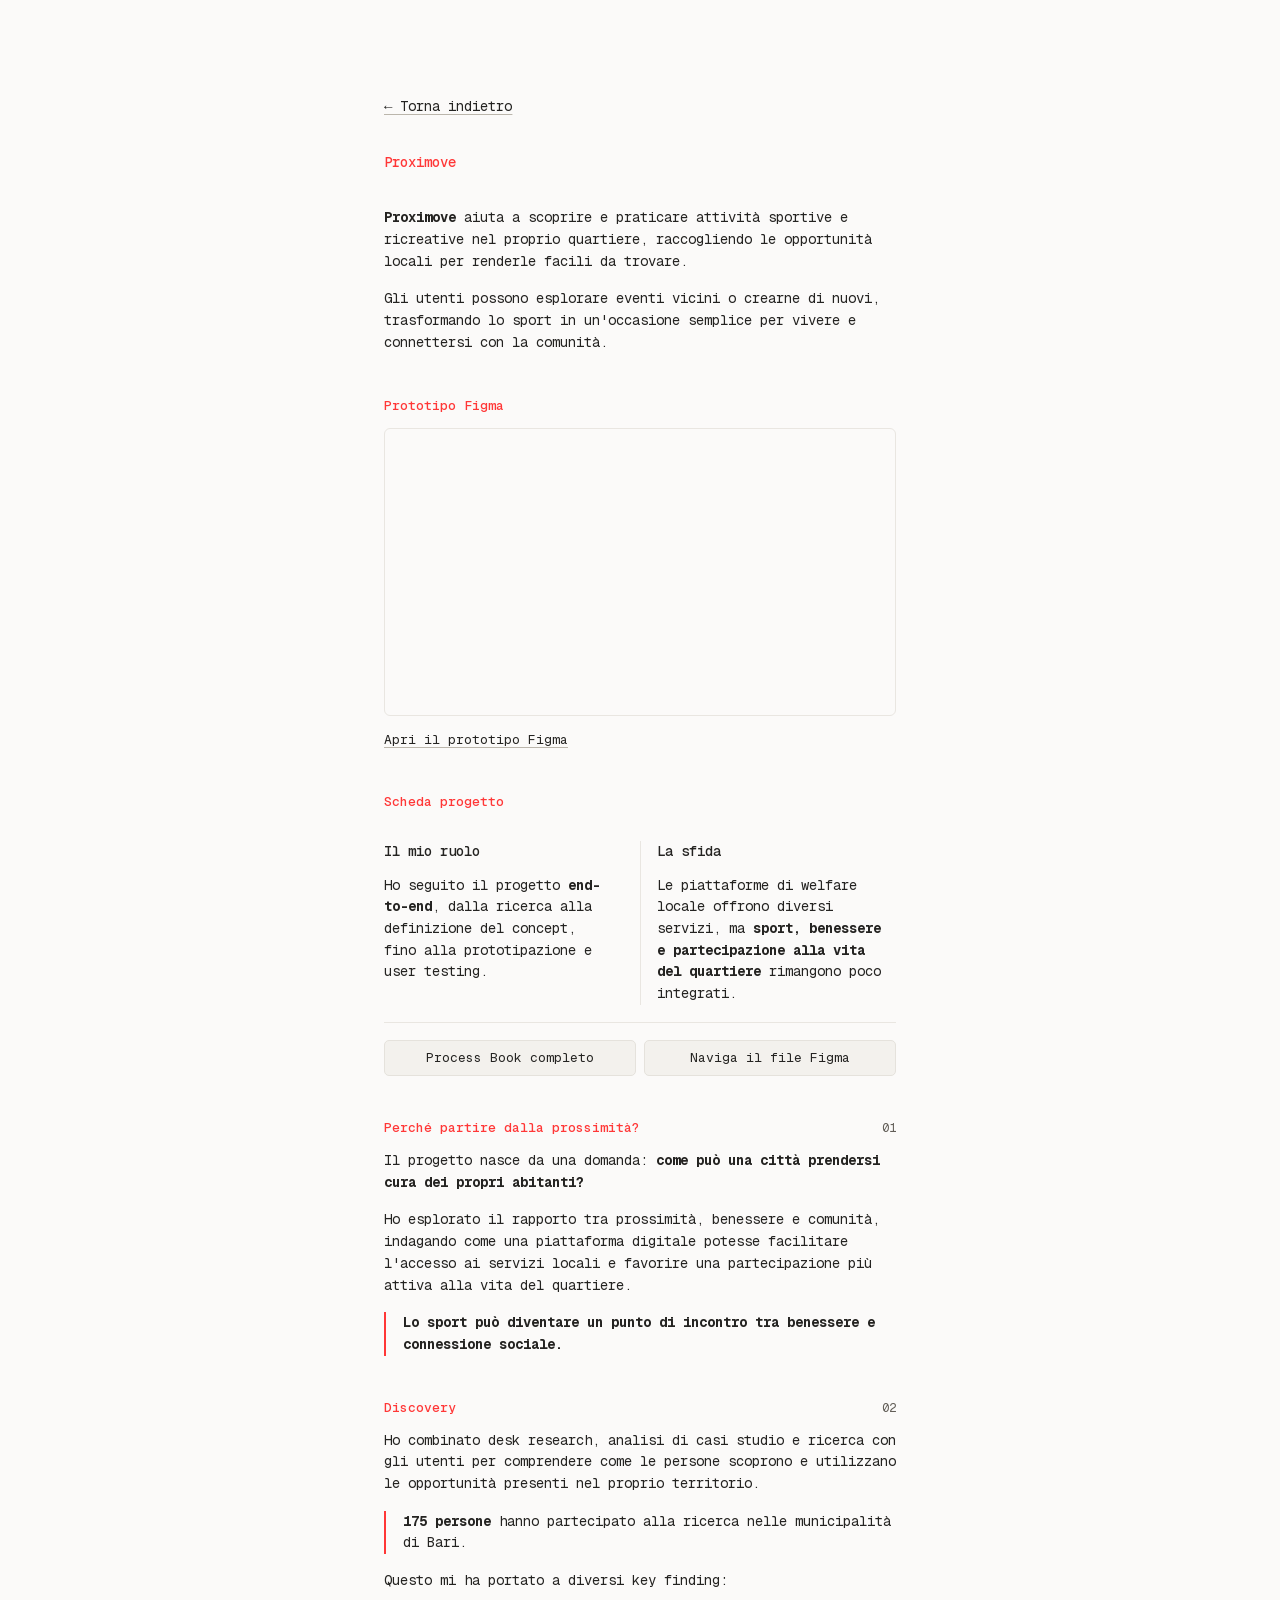
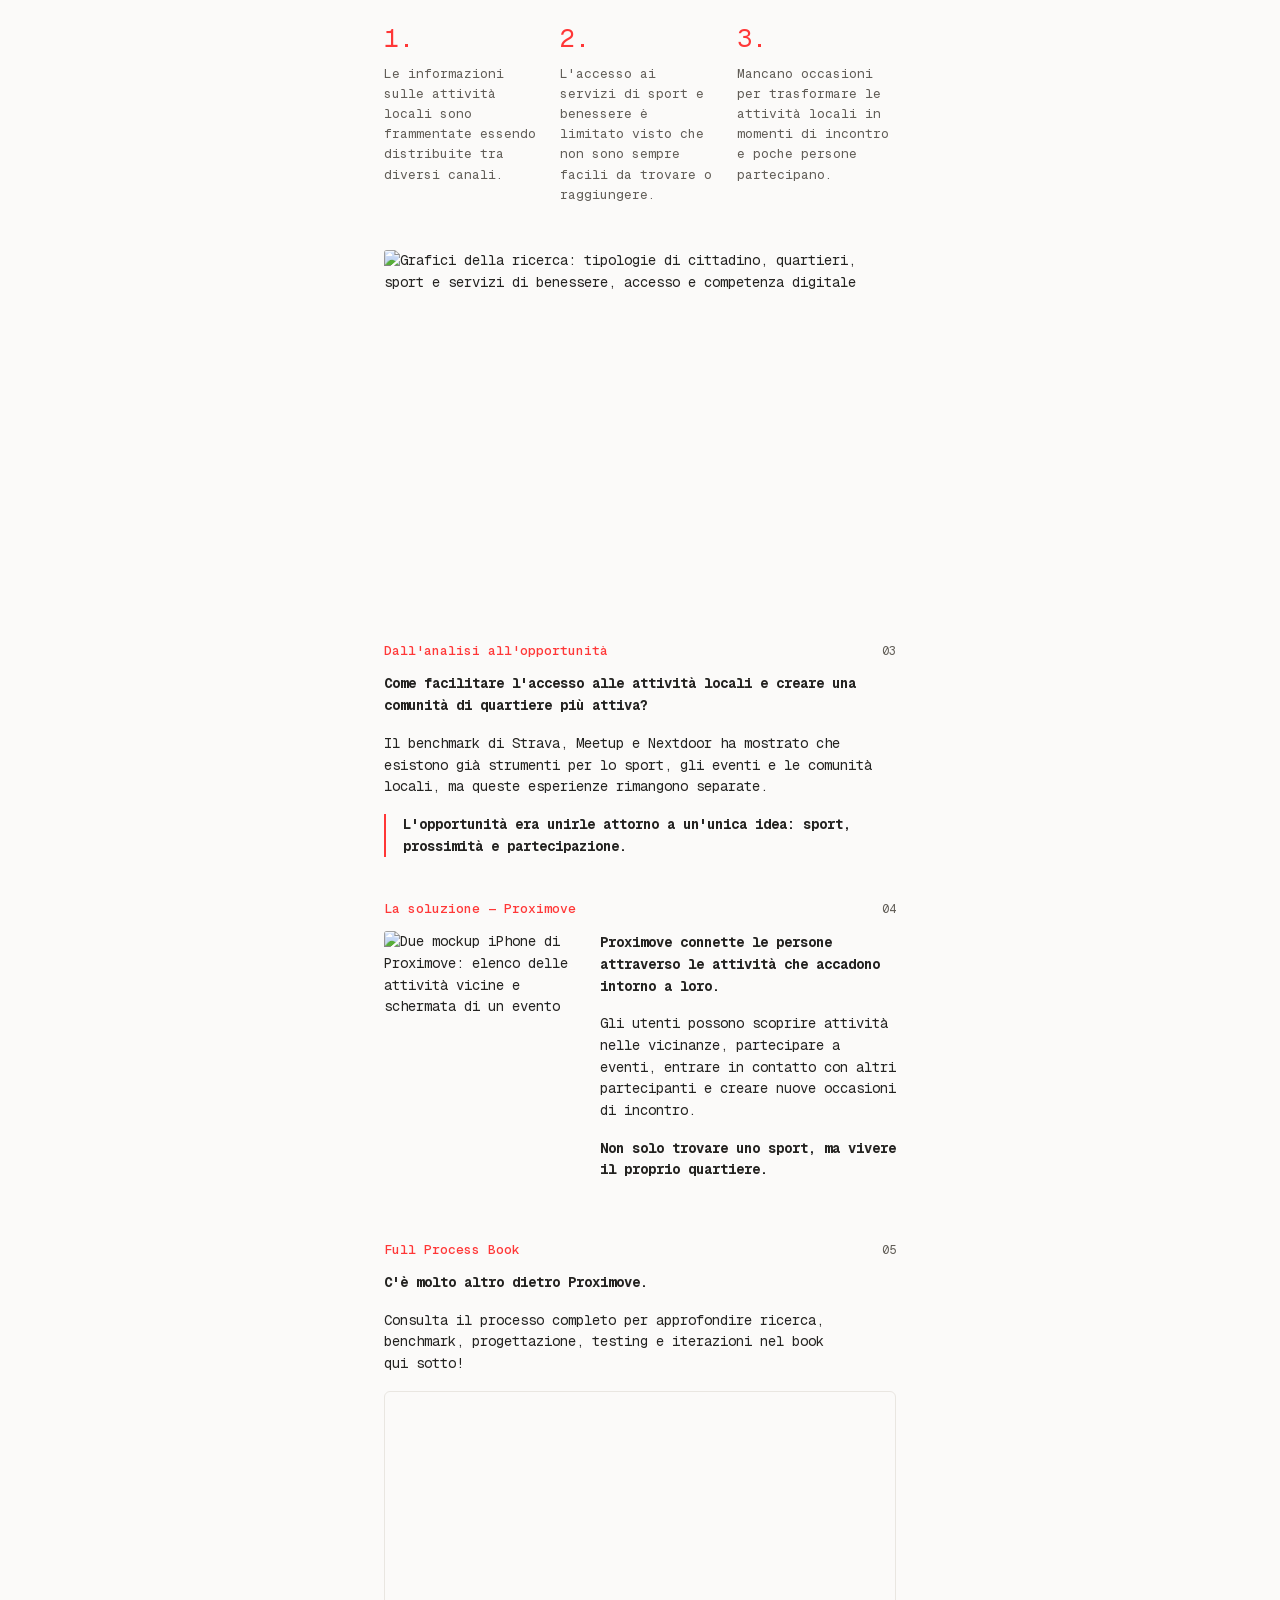
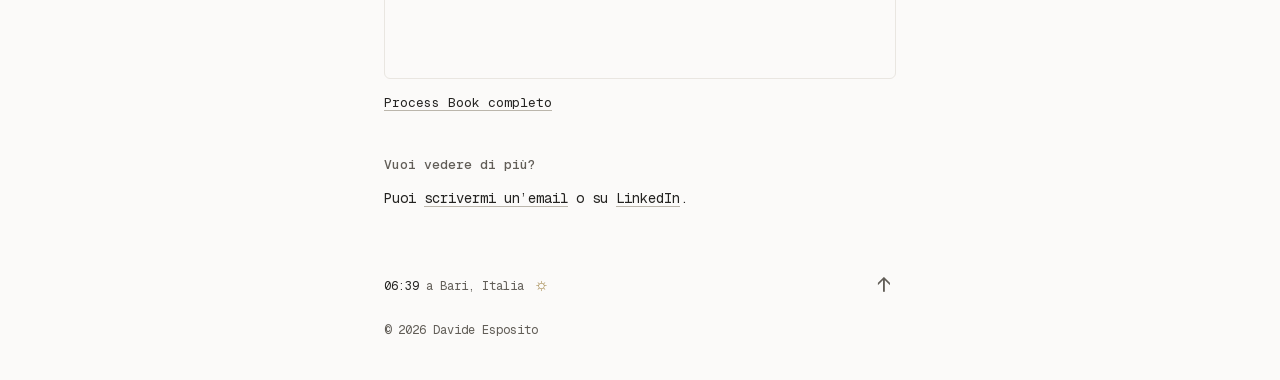
==== progetti/proximove.html @ 1dfd462d "Fix accordion animations across browsers" ====
<!doctype html>
<html lang="it">
<head>
  <meta charset="utf-8">
  <meta name="viewport" content="width=device-width, initial-scale=1">
  <meta name="description" content="Proximove, il progetto di tesi di Davide Esposito: ricerca, progettazione e prototipazione di un'esperienza per scoprire sport e attività nel proprio quartiere.">
  <meta name="theme-color" content="#fbfaf9">
  <title>Proximove — Davide Esposito</title>
  <link rel="icon" href="../assets/favicon.svg" type="image/svg+xml">
  <link rel="preload" href="../assets/GeistMono-Latin.woff2" as="font" type="font/woff2" crossorigin>
  <link rel="stylesheet" href="../styles.css?v=accordion-2">
  <script src="../script.js?v=accordion-2" defer></script>
</head>
<body class="project-page">
  <a class="skip" href="#proximove">Vai al progetto</a>
  <main id="inizio" class="portfolio">
    <header class="intro">
      <nav class="identity project-navigation" aria-label="Navigazione portfolio">
        <a class="text-link" href="../">← Torna indietro</a>
      </nav>
      <div class="identity"><h1 id="proximove" class="project-heading" tabindex="-1">Proximove</h1></div>
      <p><strong>Proximove</strong> aiuta a scoprire e praticare attività sportive e ricreative nel proprio quartiere, raccogliendo le opportunità locali per renderle facili da trovare.</p>
      <p>Gli utenti possono esplorare eventi vicini o crearne di nuovi, trasformando lo sport in un'occasione semplice per vivere e connettersi con la comunità.</p>
    </header>

    <section aria-labelledby="prototype-heading">
      <div class="section-heading"><h2 id="prototype-heading" class="project-heading">Prototipo Figma</h2></div>
      <iframe class="project-embed" src="https://embed.figma.com/proto/oo5om5dy41Lh1ZC1e4eops/Proximove?node-id=585-15479&amp;p=f&amp;scaling=scale-down&amp;content-scaling=fixed&amp;page-id=0%3A1&amp;starting-point-node-id=139%3A585&amp;embed-host=share" title="Prototipo interattivo di Proximove" aria-label="Prototipo interattivo di Proximove" width="712" height="400" loading="lazy" allowfullscreen></iframe>
      <p class="project-resource"><a class="text-link" href="https://embed.figma.com/proto/oo5om5dy41Lh1ZC1e4eops/Proximove?node-id=585-15479&amp;p=f&amp;scaling=scale-down&amp;content-scaling=fixed&amp;page-id=0%3A1&amp;starting-point-node-id=139%3A585&amp;embed-host=share" target="_blank" rel="noopener noreferrer">Apri il prototipo Figma</a></p>
    </section>

    <section aria-labelledby="project-sheet-heading">
      <div class="section-heading"><h2 id="project-sheet-heading" class="project-heading">Scheda progetto</h2></div>
      <div class="disciplines project-sheet">
        <div>
          <h3>Il mio ruolo</h3>
          <p>Ho seguito il progetto <strong>end-to-end</strong>, dalla ricerca alla definizione del concept, fino alla prototipazione e user testing.</p>
        </div>
        <div>
          <h3>La sfida</h3>
          <p>Le piattaforme di welfare locale offrono diversi servizi, ma <strong>sport, benessere e partecipazione alla vita del quartiere</strong> rimangono poco integrati.</p>
        </div>
        <div class="project-resources">
          <div class="project-actions">
            <a class="chip" href="https://www.figma.com/deck/zI7hQqJMCT3yrJfDQb4ywm/Proximove?node-id=1-536&amp;t=HC3zFpjYi6YfwT2k-1" target="_blank" rel="noopener noreferrer">Process Book completo</a>
            <a class="chip" href="https://www.figma.com/design/oo5om5dy41Lh1ZC1e4eops/Proximove?node-id=0-1&amp;t=HC3zFpjYi6YfwT2k-1" target="_blank" rel="noopener noreferrer">Naviga il file Figma</a>
          </div>
        </div>
      </div>
    </section>

    <section class="project-copy" aria-labelledby="proximity-heading">
      <div class="section-heading"><h2 id="proximity-heading" class="project-heading">Perché partire dalla prossimità?</h2><span class="aside">01</span></div>
      <p>Il progetto nasce da una domanda: <strong>come può una città prendersi cura dei propri abitanti?</strong></p>
      <p>Ho esplorato il rapporto tra prossimità, benessere e comunità, indagando come una piattaforma digitale potesse facilitare l'accesso ai servizi locali e favorire una partecipazione più attiva alla vita del quartiere.</p>
      <p class="project-highlight"><strong>Lo sport può diventare un punto di incontro tra benessere e connessione sociale.</strong></p>
    </section>

    <section class="project-copy" aria-labelledby="discovery-heading">
      <div class="section-heading"><h2 id="discovery-heading" class="project-heading">Discovery</h2><span class="aside">02</span></div>
      <p>Ho combinato desk research, analisi di casi studio e ricerca con gli utenti per comprendere come le persone scoprono e utilizzano le opportunità presenti nel proprio territorio.</p>
      <p class="project-highlight"><strong>175 persone</strong> hanno partecipato alla ricerca nelle municipalità di Bari.</p>
      <p>Questo mi ha portato a diversi key finding:</p>
      <ol class="project-findings">
        <li><span class="project-finding-number" aria-hidden="true">1.</span><p>Le informazioni sulle attività locali sono frammentate essendo distribuite tra diversi canali.</p></li>
        <li><span class="project-finding-number" aria-hidden="true">2.</span><p>L'accesso ai servizi di sport e benessere è limitato visto che non sono sempre facili da trovare o raggiungere.</p></li>
        <li><span class="project-finding-number" aria-hidden="true">3.</span><p>Mancano occasioni per trasformare le attività locali in momenti di incontro e poche persone partecipano.</p></li>
      </ol>
      <img class="project-image" src="https://framerusercontent.com/images/ps5caTPn6RQP2Im7IJF8rsHnPs.png" width="1147" height="783" alt="Grafici della ricerca: tipologie di cittadino, quartieri, sport e servizi di benessere, accesso e competenza digitale" loading="lazy" decoding="async">
    </section>

    <section class="project-copy" aria-labelledby="opportunity-heading">
      <div class="section-heading"><h2 id="opportunity-heading" class="project-heading">Dall'analisi all'opportunità</h2><span class="aside">03</span></div>
      <p><strong>Come facilitare l'accesso alle attività locali e creare una comunità di quartiere più attiva?</strong></p>
      <p>Il benchmark di Strava, Meetup e Nextdoor ha mostrato che esistono già strumenti per lo sport, gli eventi e le comunità locali, ma queste esperienze rimangono separate.</p>
      <p class="project-highlight"><strong>L'opportunità era unirle attorno a un'unica idea: sport, prossimità e partecipazione.</strong></p>
    </section>

    <section aria-labelledby="solution-heading">
      <div class="section-heading"><h2 id="solution-heading" class="project-heading">La soluzione — Proximove</h2><span class="aside">04</span></div>
      <div class="project-solution">
        <img class="project-image" src="https://framerusercontent.com/images/WBivdNqiV686EjURnjYdpCS85ps.png" width="712" height="960" alt="Due mockup iPhone di Proximove: elenco delle attività vicine e schermata di un evento" loading="lazy" decoding="async">
        <div class="project-copy">
          <p><strong>Proximove connette le persone attraverso le attività che accadono intorno a loro.</strong></p>
          <p>Gli utenti possono scoprire attività nelle vicinanze, partecipare a eventi, entrare in contatto con altri partecipanti e creare nuove occasioni di incontro.</p>
          <p><strong>Non solo trovare uno sport, ma vivere il proprio quartiere.</strong></p>
        </div>
      </div>
    </section>

    <section class="project-copy" aria-labelledby="book-heading">
      <div class="section-heading"><h2 id="book-heading" class="project-heading">Full Process Book</h2><span class="aside">05</span></div>
      <p><strong>C'è molto altro dietro Proximove.</strong></p>
      <p>Consulta il processo completo per approfondire ricerca, benchmark, progettazione, testing e iterazioni nel book qui sotto!</p>
      <iframe class="project-embed" src="https://embed.figma.com/slides/zI7hQqJMCT3yrJfDQb4ywm/Proximove?node-id=1-536&amp;embed-host=share" title="Full Process Book di Proximove" aria-label="Full Process Book di Proximove" width="712" height="400" loading="lazy" allowfullscreen></iframe>
      <p class="project-resource"><a class="text-link" href="https://www.figma.com/deck/zI7hQqJMCT3yrJfDQb4ywm/Proximove?node-id=1-536&amp;t=HC3zFpjYi6YfwT2k-1" target="_blank" rel="noopener noreferrer">Process Book completo</a></p>
    </section>

    <section class="connect" aria-labelledby="connect-heading">
      <div class="section-heading"><h2 id="connect-heading">Vuoi vedere di più?</h2></div>
      <p>Puoi <a class="text-link" href="mailto:espdavv@gmail.com">scrivermi un’email</a> o su <a class="text-link" href="https://www.linkedin.com/in/espdav/" target="_blank" rel="noopener noreferrer">LinkedIn</a>.</p>
      <button class="copy-email" type="button" hidden data-email="espdavv@gmail.com"> </button>
      <span class="sr-only" id="copy-status" role="status"></span>
    </section>

    

    <footer><span><time id="local-time">—:—</time> a Bari, Italia <span class="footer-sun" aria-hidden="true">☼</span></span><a href="#inizio" aria-label="Torna all’inizio">↑</a><span class="copyright">© <span id="year">2026</span> Davide Esposito</span></footer>
  </main>
</body>
</html>
---- styles.css ----
@font-face{font-family:GeistMono;src:url('assets/GeistMono-Latin.woff2') format('woff2');font-style:normal;font-weight:100 900;font-display:swap}
body{overflow-x:clip}
:root{--paper:#fbfaf9;--ink:#242321;--muted:#77746e;--line:#e9e6e1;--blue:#3568bd;--ease:cubic-bezier(.16,1,.3,1);font-family:GeistMono,ui-monospace,monospace;color:var(--ink);background:var(--paper);font-synthesis:none;scroll-behavior:smooth}
*{box-sizing:border-box}body{margin:0;font-size:14px;line-height:1.55;-webkit-font-smoothing:antialiased}::selection{background:#e4eacd}a{color:inherit;text-decoration:none}button{font:inherit;color:inherit}button,a,summary{-webkit-tap-highlight-color:transparent}button{cursor:pointer}a:focus-visible,button:focus-visible,summary:focus-visible{outline:2px solid var(--blue);outline-offset:5px;border-radius:3px}h1,h2,p{margin:0}h1{font-size:14px;font-weight:500}h2{font-size:13px;font-weight:500;color:var(--muted)}svg{width:16px;height:16px;fill:none;stroke:currentColor;stroke-width:1.25;stroke-linecap:round;stroke-linejoin:round}.symbols{position:absolute;width:0;height:0;overflow:hidden}.portfolio{max-width:560px;padding:96px 24px 40px;margin:0 auto}.portfolio>section{margin-top:42px;scroll-margin-top:32px}.intro,.portfolio>section,footer{animation:arrive .6s var(--ease) backwards}.portfolio>section:nth-of-type(1){animation-delay:70ms}.portfolio>section:nth-of-type(2){animation-delay:130ms}.portfolio>section:nth-of-type(3){animation-delay:190ms}.portfolio>section:nth-of-type(4){animation-delay:250ms}.identity{display:flex;align-items:center;justify-content:space-between;gap:16px;margin-bottom:34px}.location{font-size:12px;color:var(--muted);display:flex;gap:7px;align-items:center}.dot{height:5px;width:5px;border-radius:50%;background:#7c8d62}.intro p{margin-bottom:16px;text-wrap:pretty}.chip{display:inline-flex;align-items:center;gap:4px;background:#f3f1ed;border:1px solid #e5e2dc;border-radius:5px;padding:1px 5px;line-height:1.4;white-space:nowrap;transition:border-color .2s,transform .2s}.chip:hover{border-color:#aaa69e;transform:translateY(-1px)}.chip-icon{height:14px;width:14px;border-radius:3px;font-size:11px;display:inline-grid;place-items:center;line-height:1}.proximove{background:#e1ecc8;color:#4e671b}.gargano{background:#f6e1bd;color:#9c651b}.somnis{background:#dadcf6;color:#6566a1}.disciplines{display:grid;grid-template-columns:1fr 1fr 1.5fr 1fr;border-top:1px solid var(--line);padding-top:17px;margin-top:29px}.disciplines>div{padding-left:17px;border-left:1px solid var(--line)}.disciplines>div:first-child{padding-left:0;border:0}.disciplines span{font-size:14px}.disciplines small{display:block;color:var(--muted);font-size:10px;margin-top:3px}.section-heading{display:flex;align-items:baseline;justify-content:space-between;margin-bottom:12px}.aside{font-size:12px;color:#8b877f}.tree{padding-left:25px}.folder{position:relative;--accent:var(--blue);--guide:#dfe6ed}.folder.ochre{--accent:#a57138;--guide:#e9e0d5}.folder:before,.folder:not(:last-child):after{content:'';position:absolute;left:-17px;border-left:1px solid var(--line)}.folder:before{top:0;height:20px;width:10px;border-bottom:1px solid var(--line);border-bottom-left-radius:3px}.folder:not(:last-child):after{top:20px;bottom:0}summary{list-style:none;cursor:pointer}summary::-webkit-details-marker{display:none}.folder>summary{display:flex;align-items:center;gap:8px;padding:9px 0;color:var(--muted);transition:color .2s}.folder[open]>summary,.folder>summary:hover{color:var(--accent)}.count{font-size:12px;color:#908b82;margin-left:auto}.children{padding:0 0 9px 25px}.project-row{position:relative;display:flex;align-items:flex-start;justify-content:space-between;gap:10px;padding:8px 0;transition:opacity .2s}.project-row:before,.project-row:not(:last-child):after{position:absolute;content:'';left:-17px;border-left:1px solid var(--guide)}.project-row:before{height:19px;top:0;width:10px;border-bottom:1px solid var(--guide);border-bottom-left-radius:3px}.project-row:not(:last-child):after{top:19px;bottom:0}.project-content{min-width:0}.project-title{display:flex;align-items:center;gap:6px;transition:color .2s}.project-description{display:block;color:var(--muted);font-size:11px;margin-top:3px;line-height:1.5}.meta{color:var(--muted);font-size:10px;white-space:nowrap;padding-top:3px}.meta:before{content:'// ';color:#a59f94}.project-row:hover .project-title{color:var(--accent);transform:translateX(3px)}.experience-list{margin-top:5px}.experience{border-bottom:1px solid var(--line)}.experience summary{display:flex;align-items:center;justify-content:space-between;gap:18px;padding:13px 0}.company{display:block;font-size:14px}.role{display:block;color:var(--muted);font-size:13px;margin-top:2px}.period{font-size:12px;white-space:nowrap;color:var(--muted)}.plus{display:inline-block;width:16px;height:16px;margin-left:10px;line-height:0;vertical-align:middle;color:#8b877f}.plus svg{display:block;width:16px;height:16px;stroke-width:2;stroke-linecap:butt;stroke-linejoin:miter}.experience summary:hover .company{color:var(--blue)}.experience-body{padding:1px 20px 14px 0;font-size:14px;color:#615d57}.experience-body p{margin:0 0 10px}.text-link{text-decoration:underline;text-decoration-color:#bbb6ac;text-underline-offset:3px;text-decoration-thickness:1px;transition:color .2s}.text-link:hover{color:var(--blue);text-decoration-color:var(--blue)}.experience-link{display:inline-block;margin-top:14px;font-size:13px;color:var(--muted)}.certification{margin-top:15px;font-size:12px}.certification small{display:block;color:var(--muted);font-size:10px;margin-top:3px}.muted{color:var(--muted)}.connect p{margin-top:12px;line-height:1.65}.copy-email{display:inline-flex;align-items:center;gap:6px;padding:0;border:0;background:none;font-size:10px;color:var(--muted);margin-top:13px}.copy-email:hover{color:var(--ink)}.copy-email svg{width:12px;height:12px}.copy-email[hidden],.paper[hidden]{display:none}.offscreen>p{font-size:11px;margin-top:8px}.shelf{display:flex;justify-content:center;padding:28px 8px 7px;gap:0}.paper{position:relative;display:block;width:154px;flex:0 1 154px;padding:6px 6px 8px;border:1px solid #e5e2dc;background:#fff;box-shadow:0 2px 6px #28201813,0 1px 2px #2820180a;transform:rotate(var(--rotate));transition:transform .35s var(--ease),box-shadow .35s var(--ease);text-align:left}.paper+.paper{margin-left:-12px}.paper-motion{--rotate:9deg;z-index:1}.paper:hover,.paper:focus-visible{transform:translateY(-10px) rotate(0);box-shadow:0 8px 20px #2820181a;z-index:4}.paper-art{display:block;position:relative;width:100%;height:140px;overflow:hidden}.paper-caption{display:block;text-align:center;font-size:9px;margin-top:8px;color:#706a60;white-space:nowrap}.motion-art{background:#efeaf1}.motion-art img{width:100%;height:100%;object-fit:cover}footer{margin-top:51px;color:var(--muted);font-size:12px;display:flex;justify-content:space-between;flex-wrap:wrap;gap:14px;align-items:center}footer time{color:var(--ink);font-variant-numeric:tabular-nums}footer>a{padding:6px;font-size:22px}.footer-sun{color:#aa915c;margin-left:5px;font-size:18px}.copyright{width:100%;font-size:12px;color:#969087}dialog{width:min(520px,calc(100% - 32px));padding:18px;border:1px solid var(--line);background:var(--paper);border-radius:6px;box-shadow:0 20px 80px #0002}dialog::backdrop{background:#24232166;backdrop-filter:blur(5px)}.dialog-top{display:flex;justify-content:space-between;align-items:center;margin-bottom:14px}.dialog-top button{border:0;background:none;font-size:25px;line-height:1;padding:6px}dialog img{display:block;width:100%;height:auto;border-radius:3px}.skip{position:fixed;top:12px;left:12px;padding:10px;background:var(--paper);z-index:10;transform:translateY(-200%)}.skip:focus{transform:translateY(0)}.sr-only{position:absolute;width:1px;height:1px;padding:0;margin:-1px;overflow:hidden;clip:rect(0,0,0,0);white-space:nowrap;border:0}
@keyframes arrive{from{opacity:0;transform:translateY(6px)}to{opacity:1;transform:none}}

@media(max-width:540px){.portfolio{padding-top:48px}.identity{margin-bottom:28px}.disciplines>div{padding-left:11px}.disciplines span{font-size:12px}.disciplines small{font-size:9px}.meta{display:none}.experience summary{gap:10px}.company{font-size:12px}.period{font-size:9px}.plus{margin-left:4px}.paper-art{height:125px}.paper-caption{font-size:8px}.portfolio>section{margin-top:35px}}
@media(max-width:360px){.portfolio{padding-inline:20px}.location{font-size:9px}.identity{gap:8px}.disciplines{grid-template-columns:1fr 1.25fr 1fr}.disciplines>div{padding-left:8px}.disciplines span{font-size:11px}.disciplines small{font-size:8px}.period{font-size:8px}.paper-art{height:112px}.paper-caption{font-size:7px}}
@media(prefers-reduced-motion:reduce){:root{scroll-behavior:auto}*,*::before,*::after{animation:none!important;transition:none!important}.paper:hover{transform:rotate(0)}}

/* Folder shapes and transition timings from the saved Daniel White reference. */
.folder.purple{--accent:#8654b5;--guide:#e6dced}
.v2-tree__icon{position:relative;flex:none;width:16px;height:16px;color:var(--accent)}
.v2-tree__icon svg{position:absolute;inset:0;width:100%;height:100%;fill:currentColor;fill-opacity:.14;transition:fill-opacity .24s cubic-bezier(.23,1,.32,1)}
.folder[open] .v2-tree__icon svg,.folder>summary:hover .v2-tree__icon svg{fill-opacity:.24}
.v2-tree__icon-open,.folder[open] .v2-tree__icon-closed{opacity:0}
.folder[open] .v2-tree__icon-open{opacity:1;transform:none}
/* Height is animated in JavaScript; native details remain usable without it. */
:is(.folder,.experience).is-animating{overflow:hidden}

/* A shallow, slightly irregular fan extending beyond the text column. */
.shelf{width:calc(100% + 112px);margin-left:-56px;padding:42px 0 28px}
.shelf .paper{will-change:transform;flex:0 0 104px;width:104px;padding:6px 6px 16px;transform:translateY(var(--lift)) rotate(var(--rotate));transform-origin:bottom center;z-index:var(--layer)}
.shelf .paper:nth-child(1){--rotate:-7deg;--lift:8px;--layer:1}
.shelf .paper:nth-child(2){--rotate:-3.5deg;--lift:2px;--layer:2}
.shelf .paper:nth-child(3){--rotate:-4.5deg;--lift:4px;--layer:3}
.shelf .paper:nth-child(4){--rotate:1deg;--lift:-2px;--layer:4}
.shelf .paper:nth-child(5){--rotate:-1deg;--lift:1px;--layer:3}
.shelf .paper:nth-child(6){--rotate:5.5deg;--lift:5px;--layer:2}
.shelf .paper:nth-child(7){--rotate:8deg;--lift:7px;--layer:1}
.shelf .paper+.paper{margin-left:-24px}
.shelf .paper-art{height:120px;background:#edeae5}
.shelf .paper-art img{display:block;width:100%;height:100%;object-fit:cover}
.shelf .paper:focus-visible{z-index:20}
.shelf .paper:hover{transform:translateY(-14px) rotate(0);z-index:30}
.photo-label{position:absolute;bottom:calc(100% + 10px);left:50%;transform:translate(-50%,4px);padding:5px 8px;border:1px solid var(--line);border-radius:6px;background:var(--paper);box-shadow:0 2px 6px #28201813;font-size:10px;white-space:nowrap;opacity:0;pointer-events:none;transition:opacity .2s,transform .25s var(--ease)}
.paper:hover .photo-label,.paper:focus-visible .photo-label{opacity:1;transform:translate(-50%,0)}
.typewriter-word{white-space:nowrap}
.paper:is(:hover,:focus-visible) .typewriter-char,dialog[open] .typewriter-char{animation:type-character 1ms steps(1,end) calc(var(--char-index) * 28ms) both}
@keyframes type-character{from{visibility:hidden}to{visibility:visible}}
#motion-dialog{max-height:calc(100svh - 32px);overflow:auto}
#motion-dialog .dialog-top{gap:16px;align-items:flex-start}
#motion-dialog .dialog-top h2{padding-top:6px;line-height:1.5}
/* The SVG has 5px of internal whitespace on the right: compensate optically. */
#motion-close{flex:none;display:grid;place-items:center;padding:6px 0;margin-right:-5px}
#motion-close img{width:24px;height:24px;filter:brightness(0);border-radius:0;pointer-events:none;user-select:none;-webkit-user-drag:none}
.gallery-stage{position:relative;height:min(62svh,560px);overflow:hidden;border-radius:3px;background:#f2f0ec}
.gallery-stage>img{display:block;width:100%;height:100%;object-fit:contain}
.gallery-stage>.gallery-outgoing{position:absolute;inset:0;pointer-events:none}
.gallery-controls{display:grid;grid-template-columns:40px 1fr 40px;align-items:center;padding:8px 8px 0;gap:12px;user-select:none;-webkit-user-select:none}
.gallery-nav{display:grid;place-items:center;width:40px;height:36px;padding:0;border:0;background:transparent;color:var(--muted);transition:color .2s,transform .2s var(--ease)}
.gallery-nav svg{width:16px;height:16px;stroke-width:1.5}
.gallery-nav:hover{color:var(--ink)}
.gallery-prev:hover{transform:translateX(-2px)}
.gallery-next:hover{transform:translateX(2px)}
.gallery-nav:active{transform:scale(.9)}
.gallery-nav:focus-visible{outline-offset:1px;border-radius:3px}
.gallery-position{text-align:center;color:var(--muted);font-size:11px;font-variant-numeric:tabular-nums}
.paper,.paper *,.gallery-stage,.gallery-stage *,.folder>summary,.folder>summary *{-webkit-user-select:none;user-select:none}
.paper,.paper img,.gallery-stage img{-webkit-user-drag:none}
.paper img,.gallery-stage img{pointer-events:none}
.project-title:has(.tag){gap:0}
.experience summary>span:first-child{min-width:0}
.experience .period{flex:none}
@media(max-width:700px){
  .shelf{width:calc(100% + 32px);margin-left:-16px}
  .shelf .paper{flex-basis:96px;width:96px}
  .shelf .paper+.paper{margin-left:-31px}
  .paper:first-child .photo-label{left:0;transform:translateY(4px)}
  .paper:first-child:hover .photo-label,.paper:first-child:focus-visible .photo-label{transform:translateY(0)}
  .paper:last-child .photo-label{left:auto;right:6px;transform:translateY(4px)}
  .paper:last-child:hover .photo-label,.paper:last-child:focus-visible .photo-label{transform:translateY(0)}
}
@media(max-width:540px){
  .shelf .paper{flex-basis:78px;width:78px;padding:5px 5px 12px}
  .shelf .paper+.paper{margin-left:-35px}
  .shelf .paper-art{height:90px}
  .photo-label{max-width:155px;white-space:normal;text-align:center;line-height:1.3}
  .paper:first-child .photo-label{left:0;transform:translateY(4px)}
  .paper:first-child:hover .photo-label,.paper:first-child:focus-visible .photo-label{transform:translateY(0)}
  .paper:last-child .photo-label{left:auto;right:6px;transform:translateY(4px)}
  .paper:last-child:hover .photo-label,.paper:last-child:focus-visible .photo-label{transform:translateY(0)}
}
@media(max-width:400px){.shelf .paper+.paper{margin-left:-38px}}
@media(max-width:360px){
  .shelf .paper{flex-basis:72px;width:72px}
  .shelf .paper+.paper{margin-left:-37px}
  .shelf .paper-art{height:80px}
}
@media(prefers-reduced-motion:reduce){.shelf .paper:hover,.shelf .paper:focus-visible{transform:rotate(0)}}

/* Original New badge from the saved Daniel White reference. */
.tag{--tag-radius: .3em;position:relative;display:inline-flex;align-items:center;margin-left:.5rem;padding:.08em .4em .1em;color:var(--tag-color);font-size:.765625rem;font-weight:560;letter-spacing:.01em;vertical-align:middle;border-radius:var(--tag-radius);background:transparent}.tag__sweep{position:absolute;inset:0;background:color-mix(in srgb,var(--tag-color) 16%,transparent);border-radius:inherit;transform:scaleX(0);transform-origin:left center;animation:tagSweep .42s cubic-bezier(.16,1,.3,1) .6s forwards}@keyframes tagSweep{to{transform:scaleX(1)}}.tag__label{position:relative;z-index:1;opacity:0;animation:tagLabel .3s ease-out .7s forwards}@keyframes tagLabel{to{opacity:1}}.tag__dot{position:relative;z-index:1;width:.4em;height:.4em;margin-right:.32em;border-radius:50%;background:currentColor;opacity:0;animation:tagLabel .3s ease-out .7s forwards,tagPulse 1.8s ease-out 1.1s infinite}@keyframes tagPulse{0%{box-shadow:0 0 color-mix(in srgb,var(--tag-color) 45%,transparent)}70%{box-shadow:0 0 0 .35em color-mix(in srgb,var(--tag-color) 0%,transparent)}to{box-shadow:0 0 color-mix(in srgb,var(--tag-color) 0%,transparent)}}@media(prefers-reduced-motion:reduce){.tag__sweep{animation:none;transform:scaleX(1)}.tag__label,.tag__dot{animation:none;opacity:1}}
/* Project page — existing type, spacing, borders and breakpoints; only the requested accent is new. */
.project-page{--project-accent:#ff3737;--accent:var(--ink);--guide:var(--line);--muted:#615d57}
.project-page .identity{flex-wrap:wrap}
.project-page .section-heading{gap:12px}
.project-page .project-heading{color:var(--project-accent)}
.project-page .aside,.project-page .copyright,.project-page .meta:before{color:var(--muted)}
.project-page .project-copy p{margin-bottom:16px;text-wrap:pretty}
.project-page .project-highlight{border-left:2px solid var(--project-accent);padding-left:17px}
.project-page .project-sheet{grid-template-columns:1fr;gap:17px;border-top:0;padding-top:0}
.project-page .project-sheet>div{min-width:0;padding-left:0;border-left:0}
.project-page .project-sheet h3{font-size:14px;font-weight:500;line-height:inherit;margin:0 0 12px}
.project-page .project-sheet p{margin-bottom:16px;text-wrap:pretty}
.project-page .project-sheet p:last-child{margin-bottom:0}
.project-page .project-resources{grid-column:1 / -1;border-top:1px solid var(--line);padding-top:17px}
.project-page .project-embed{display:block;width:100%;height:auto;aspect-ratio:16 / 9;border:1px solid var(--line);border-radius:6px;background:var(--paper)}
.project-page .project-image{display:block;width:100%;height:auto;border-radius:3px}
.project-page .project-resource{margin-top:14px;font-size:13px}
.project-page .project-findings{display:grid;grid-template-columns:1fr;gap:17px;list-style:none;padding:0;margin:29px 0}
.project-page .project-findings li{min-width:0}
.project-page .project-finding-number{display:block;font-size:25px;line-height:1.4;color:var(--project-accent);margin-bottom:8px}
.project-page .project-findings p{font-size:13px;color:var(--muted)}
.project-page .project-solution{display:grid;grid-template-columns:1fr;gap:18px;align-items:center}
.project-page .project-actions{display:grid;grid-template-columns:minmax(0,1fr) minmax(0,1fr);gap:8px}
.project-page .project-actions .chip{justify-content:center;text-align:center;white-space:normal;padding:8px 12px;font-size:13px}
.project-page .project-back{margin-top:42px}
@media(max-width:540px){.project-page .project-back{margin-top:35px}}
@media(min-width:541px){
  .project-page .project-sheet{grid-template-columns:1fr 1fr;column-gap:0}
  .project-page .project-sheet>div:first-child{padding-right:17px}
  .project-page .project-sheet>div:nth-child(2){position:relative;padding-left:17px}
  .project-page .project-sheet>div:nth-child(2)::before{content:"";position:absolute;left:-.5px;top:0;bottom:0;width:1px;background:var(--line)}
  .project-page .project-findings{grid-template-columns:1fr 1fr 1fr}
  .project-page .project-solution{grid-template-columns:1fr 1.5fr}
}

/* Shared motion — slower settling, with the existing ease and reduced-motion opt-out. */
@media(prefers-reduced-motion:no-preference){
  .chip{transition:border-color .35s var(--ease),transform .5s var(--ease)}
  .folder>summary,.text-link{transition:color .35s var(--ease),text-decoration-color .35s var(--ease)}
  .project-title{transition:transform .5s var(--ease),color .35s var(--ease)}
  .v2-tree__icon svg{transition:fill-opacity .35s var(--ease)}
  .gallery-nav{transition:color .35s var(--ease),transform .35s var(--ease)}
}
@media(max-width:700px) and (pointer:coarse){.gallery-stage{touch-action:pan-y pinch-zoom}}

/* Homepage project previews. Actual available space is measured against .portfolio. */
.project-preview{position:fixed;top:0;left:0;width:240px;aspect-ratio:8 / 5;z-index:10;pointer-events:none;opacity:0;transform:translateY(var(--preview-entry,16px));transition:opacity .5s var(--ease),transform .6s var(--ease),top .6s var(--ease);border:1px solid var(--line);border-radius:6px;background:var(--paper);box-shadow:0 2px 6px #28201813,0 1px 2px #2820180a;overflow:hidden}
.project-preview[data-visible=true]{opacity:1;transform:none}
.project-preview[hidden]{display:none}
.project-preview img{position:absolute;inset:0;width:100%;height:100%;object-fit:cover;user-select:none;-webkit-user-drag:none}
@media(hover:none),(pointer:coarse),(prefers-reduced-motion:reduce){.project-preview{display:none}}

/* No opacity interpolation before the character-by-character reveal. */
.shelf .photo-label{display:none;opacity:1;transition:none}
.shelf .paper:is(:hover,:focus-visible) .photo-label{display:block}
@media(prefers-reduced-motion:reduce){.shelf .paper{will-change:auto}}

/* Homepage project categories follow the folder accent, including the // prefix. */
#progetti .project-row:is(:hover,:focus-visible) .meta,
#progetti .project-row:is(:hover,:focus-visible) .meta::before{color:var(--accent)}
@media(prefers-reduced-motion:no-preference){
  #progetti .meta,#progetti .meta::before{transition:color .35s var(--ease)}
}
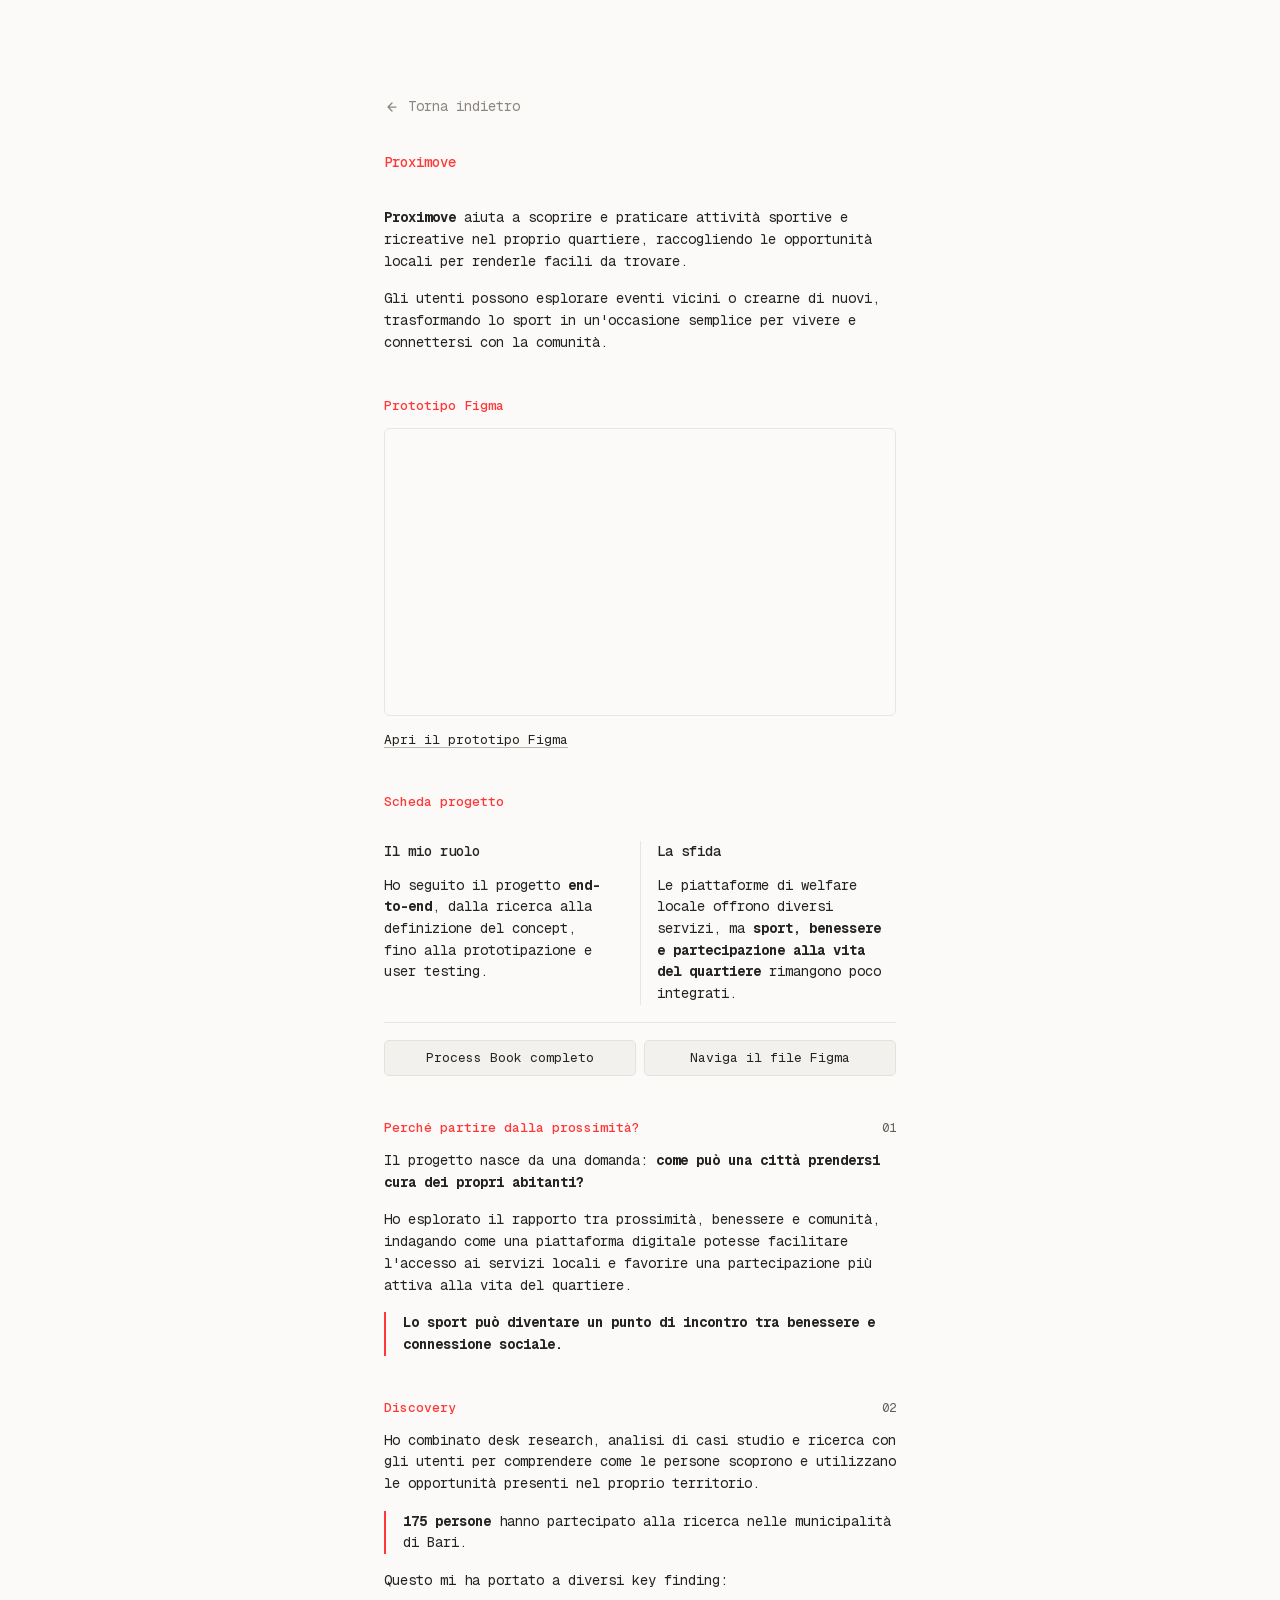
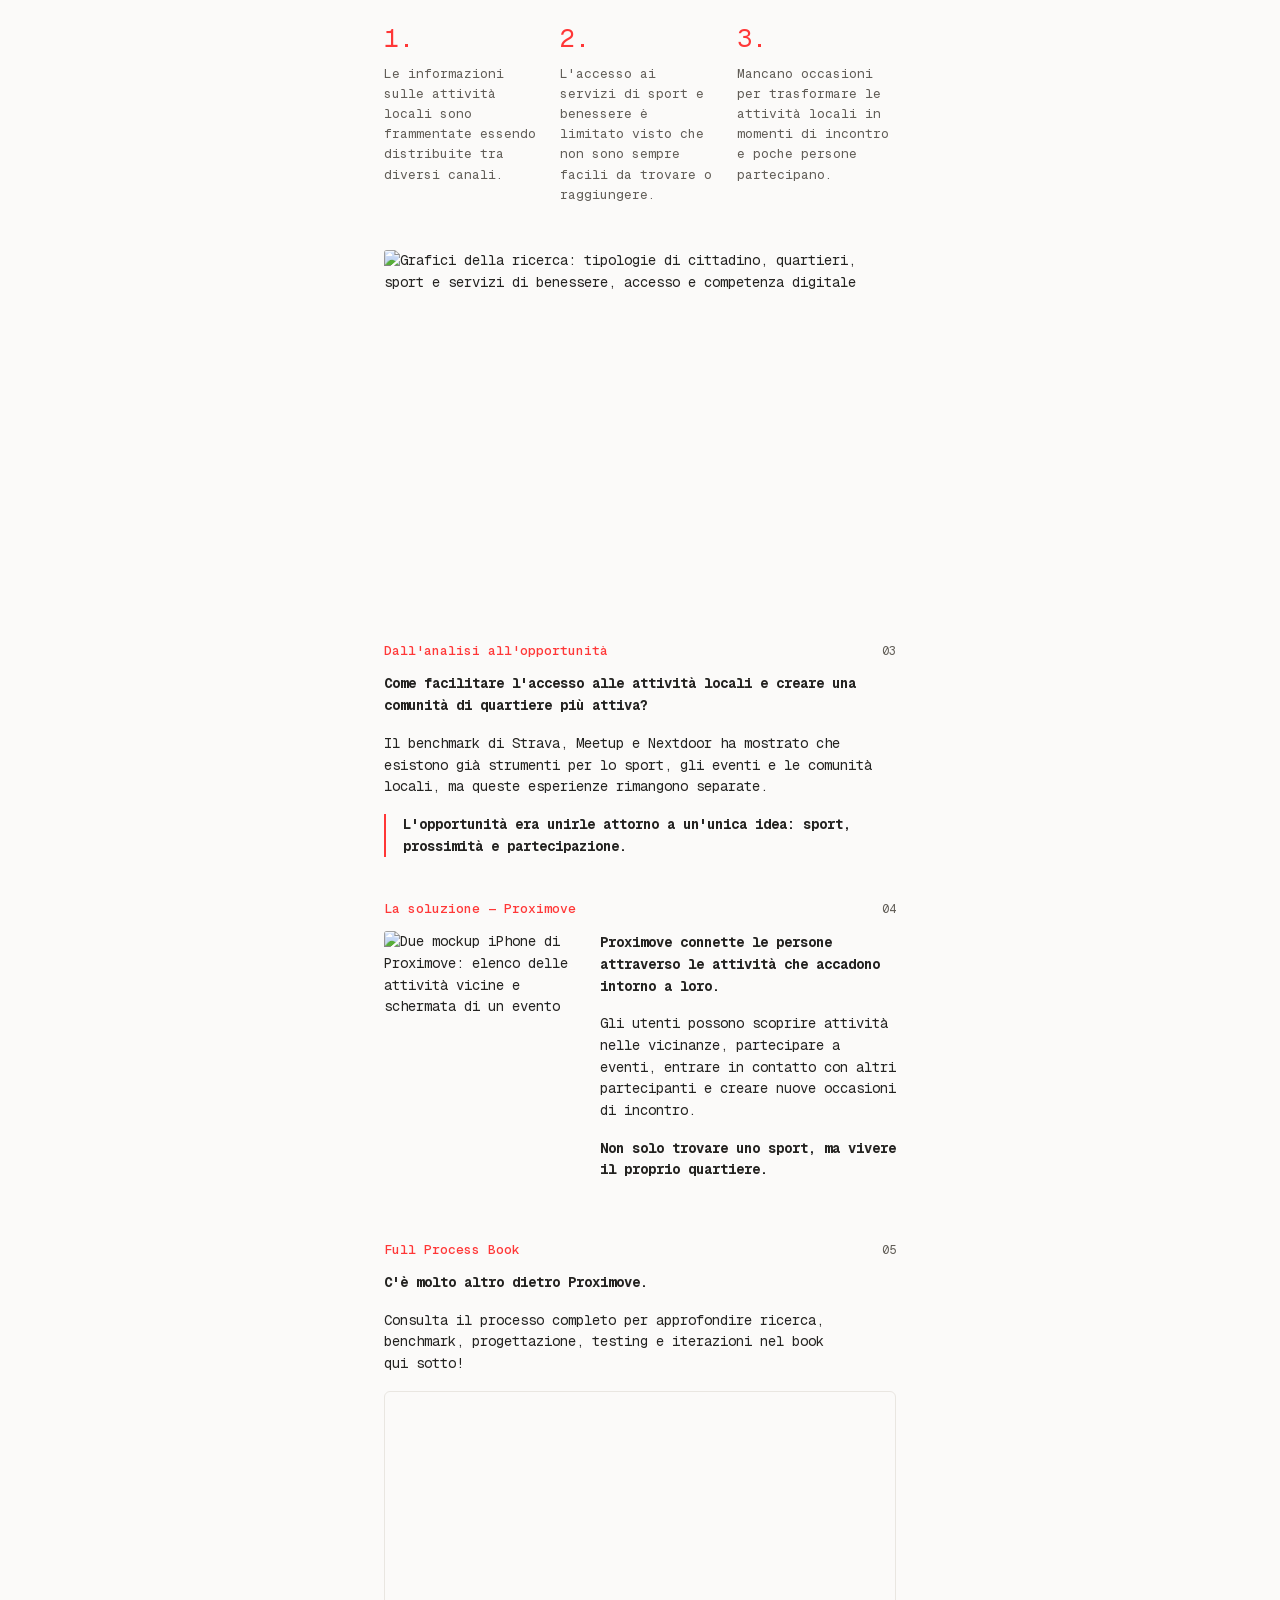
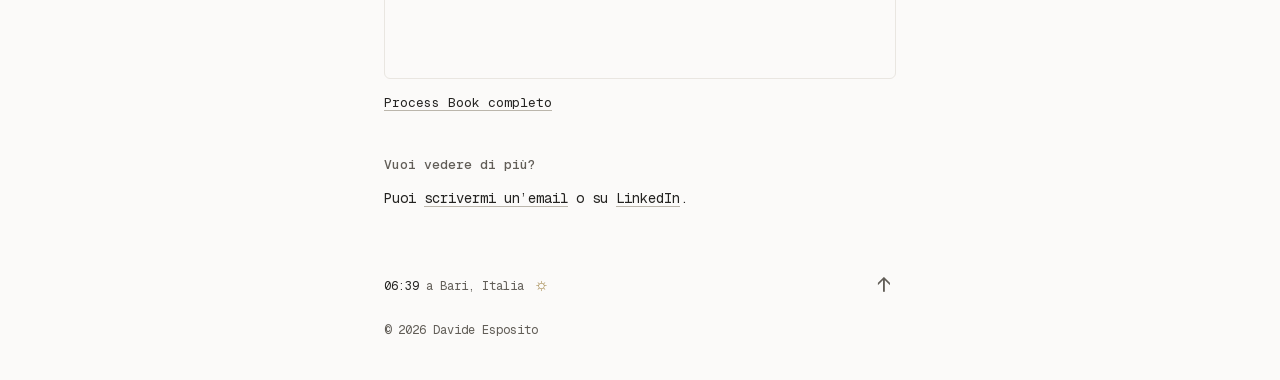
==== commit 6df290ce: "Add animated back navigation to project pages" ====
--- a/progetti/proximove.html
+++ b/progetti/proximove.html
@@ -3,20 +3,41 @@
 <head>
   <meta charset="utf-8">
   <meta name="viewport" content="width=device-width, initial-scale=1">
-  <meta name="description" content="Proximove, il progetto di tesi di Davide Esposito: ricerca, progettazione e prototipazione di un'esperienza per scoprire sport e attività nel proprio quartiere.">
+  <meta name="description" content="Proximove: ricerca UX, concept e prototipazione di un servizio per scoprire sport e attività nel quartiere. Un progetto di Davide Esposito.">
   <meta name="theme-color" content="#fbfaf9">
   <title>Proximove — Davide Esposito</title>
   <link rel="icon" href="../assets/favicon.svg" type="image/svg+xml">
   <link rel="preload" href="../assets/GeistMono-Latin.woff2" as="font" type="font/woff2" crossorigin>
-  <link rel="stylesheet" href="../styles.css?v=accordion-2">
-  <script src="../script.js?v=accordion-2" defer></script>
+  <link rel="stylesheet" href="../styles.css?v=project-return-1">
+  <script src="../script.js?v=plus-edge-1" defer></script>
+  <link rel="canonical" href="https://espdav.github.io/progetti/proximove">
+  <meta name="author" content="Davide Esposito">
+  <meta name="robots" content="index, follow, max-image-preview:large">
+  <meta property="og:type" content="website">
+  <meta property="og:site_name" content="Davide Esposito — Portfolio">
+  <meta property="og:locale" content="it_IT">
+  <meta property="og:title" content="Proximove — Davide Esposito">
+  <meta property="og:description" content="Proximove: ricerca UX, concept e prototipazione di un servizio per scoprire sport e attività nel quartiere. Un progetto di Davide Esposito.">
+  <meta property="og:url" content="https://espdav.github.io/progetti/proximove">
+  <meta property="og:image" content="https://espdav.github.io/assets/social/davide-esposito.jpg">
+  <meta property="og:image:secure_url" content="https://espdav.github.io/assets/social/davide-esposito.jpg">
+  <meta property="og:image:type" content="image/jpeg">
+  <meta property="og:image:width" content="1200">
+  <meta property="og:image:height" content="630">
+  <meta property="og:image:alt" content="Davide Esposito, Product Designer. UX/UI, Design Systems e Motion. espdav.github.io">
+  <meta name="twitter:card" content="summary_large_image">
+  <meta name="twitter:title" content="Proximove — Davide Esposito">
+  <meta name="twitter:description" content="Proximove: ricerca UX, concept e prototipazione di un servizio per scoprire sport e attività nel quartiere. Un progetto di Davide Esposito.">
+  <meta name="twitter:image" content="https://espdav.github.io/assets/social/davide-esposito.jpg">
+  <meta name="twitter:image:alt" content="Davide Esposito — Product Designer, UX/UI, Design Systems e Motion">
+  <script type="application/ld+json">{"@context": "https://schema.org", "@graph": [{"@type": "Person", "@id": "https://espdav.github.io/#davide-esposito", "name": "Davide Esposito", "url": "https://espdav.github.io/", "jobTitle": "Product Designer", "sameAs": ["https://www.linkedin.com/in/espdav/"]}, {"@type": "CreativeWork", "@id": "https://espdav.github.io/progetti/proximove#project", "url": "https://espdav.github.io/progetti/proximove", "name": "Proximove", "description": "Proximove: ricerca UX, concept e prototipazione di un servizio per scoprire sport e attività nel quartiere. Un progetto di Davide Esposito.", "inLanguage": "it-IT", "author": {"@id": "https://espdav.github.io/#davide-esposito"}, "mainEntityOfPage": "https://espdav.github.io/progetti/proximove"}]}</script>
 </head>
 <body class="project-page">
   <a class="skip" href="#proximove">Vai al progetto</a>
   <main id="inizio" class="portfolio">
     <header class="intro">
       <nav class="identity project-navigation" aria-label="Navigazione portfolio">
-        <a class="text-link" href="../">← Torna indietro</a>
+        <a class="text-link project-return" href="../"><svg viewBox="0 0 16 16" aria-hidden="true" focusable="false"><path d="M12 8H4m4-4-4 4 4 4"/></svg><span>Torna indietro</span></a>
       </nav>
       <div class="identity"><h1 id="proximove" class="project-heading" tabindex="-1">Proximove</h1></div>
       <p><strong>Proximove</strong> aiuta a scoprire e praticare attività sportive e ricreative nel proprio quartiere, raccogliendo le opportunità locali per renderle facili da trovare.</p>
--- a/styles.css
+++ b/styles.css
@@ -1,22 +1,24 @@
 @font-face{font-family:GeistMono;src:url('assets/GeistMono-Latin.woff2') format('woff2');font-style:normal;font-weight:100 900;font-display:swap}
 body{overflow-x:clip}
 :root{--paper:#fbfaf9;--ink:#242321;--muted:#77746e;--line:#e9e6e1;--blue:#3568bd;--ease:cubic-bezier(.16,1,.3,1);font-family:GeistMono,ui-monospace,monospace;color:var(--ink);background:var(--paper);font-synthesis:none;scroll-behavior:smooth}
-*{box-sizing:border-box}body{margin:0;font-size:14px;line-height:1.55;-webkit-font-smoothing:antialiased}::selection{background:#e4eacd}a{color:inherit;text-decoration:none}button{font:inherit;color:inherit}button,a,summary{-webkit-tap-highlight-color:transparent}button{cursor:pointer}a:focus-visible,button:focus-visible,summary:focus-visible{outline:2px solid var(--blue);outline-offset:5px;border-radius:3px}h1,h2,p{margin:0}h1{font-size:14px;font-weight:500}h2{font-size:13px;font-weight:500;color:var(--muted)}svg{width:16px;height:16px;fill:none;stroke:currentColor;stroke-width:1.25;stroke-linecap:round;stroke-linejoin:round}.symbols{position:absolute;width:0;height:0;overflow:hidden}.portfolio{max-width:560px;padding:96px 24px 40px;margin:0 auto}.portfolio>section{margin-top:42px;scroll-margin-top:32px}.intro,.portfolio>section,footer{animation:arrive .6s var(--ease) backwards}.portfolio>section:nth-of-type(1){animation-delay:70ms}.portfolio>section:nth-of-type(2){animation-delay:130ms}.portfolio>section:nth-of-type(3){animation-delay:190ms}.portfolio>section:nth-of-type(4){animation-delay:250ms}.identity{display:flex;align-items:center;justify-content:space-between;gap:16px;margin-bottom:34px}.location{font-size:12px;color:var(--muted);display:flex;gap:7px;align-items:center}.dot{height:5px;width:5px;border-radius:50%;background:#7c8d62}.intro p{margin-bottom:16px;text-wrap:pretty}.chip{display:inline-flex;align-items:center;gap:4px;background:#f3f1ed;border:1px solid #e5e2dc;border-radius:5px;padding:1px 5px;line-height:1.4;white-space:nowrap;transition:border-color .2s,transform .2s}.chip:hover{border-color:#aaa69e;transform:translateY(-1px)}.chip-icon{height:14px;width:14px;border-radius:3px;font-size:11px;display:inline-grid;place-items:center;line-height:1}.proximove{background:#e1ecc8;color:#4e671b}.gargano{background:#f6e1bd;color:#9c651b}.somnis{background:#dadcf6;color:#6566a1}.disciplines{display:grid;grid-template-columns:1fr 1fr 1.5fr 1fr;border-top:1px solid var(--line);padding-top:17px;margin-top:29px}.disciplines>div{padding-left:17px;border-left:1px solid var(--line)}.disciplines>div:first-child{padding-left:0;border:0}.disciplines span{font-size:14px}.disciplines small{display:block;color:var(--muted);font-size:10px;margin-top:3px}.section-heading{display:flex;align-items:baseline;justify-content:space-between;margin-bottom:12px}.aside{font-size:12px;color:#8b877f}.tree{padding-left:25px}.folder{position:relative;--accent:var(--blue);--guide:#dfe6ed}.folder.ochre{--accent:#a57138;--guide:#e9e0d5}.folder:before,.folder:not(:last-child):after{content:'';position:absolute;left:-17px;border-left:1px solid var(--line)}.folder:before{top:0;height:20px;width:10px;border-bottom:1px solid var(--line);border-bottom-left-radius:3px}.folder:not(:last-child):after{top:20px;bottom:0}summary{list-style:none;cursor:pointer}summary::-webkit-details-marker{display:none}.folder>summary{display:flex;align-items:center;gap:8px;padding:9px 0;color:var(--muted);transition:color .2s}.folder[open]>summary,.folder>summary:hover{color:var(--accent)}.count{font-size:12px;color:#908b82;margin-left:auto}.children{padding:0 0 9px 25px}.project-row{position:relative;display:flex;align-items:flex-start;justify-content:space-between;gap:10px;padding:8px 0;transition:opacity .2s}.project-row:before,.project-row:not(:last-child):after{position:absolute;content:'';left:-17px;border-left:1px solid var(--guide)}.project-row:before{height:19px;top:0;width:10px;border-bottom:1px solid var(--guide);border-bottom-left-radius:3px}.project-row:not(:last-child):after{top:19px;bottom:0}.project-content{min-width:0}.project-title{display:flex;align-items:center;gap:6px;transition:color .2s}.project-description{display:block;color:var(--muted);font-size:11px;margin-top:3px;line-height:1.5}.meta{color:var(--muted);font-size:10px;white-space:nowrap;padding-top:3px}.meta:before{content:'// ';color:#a59f94}.project-row:hover .project-title{color:var(--accent);transform:translateX(3px)}.experience-list{margin-top:5px}.experience{border-bottom:1px solid var(--line)}.experience summary{display:flex;align-items:center;justify-content:space-between;gap:18px;padding:13px 0}.company{display:block;font-size:14px}.role{display:block;color:var(--muted);font-size:13px;margin-top:2px}.period{font-size:12px;white-space:nowrap;color:var(--muted)}.plus{display:inline-block;width:16px;height:16px;margin-left:10px;line-height:0;vertical-align:middle;color:#8b877f}.plus svg{display:block;width:16px;height:16px;stroke-width:2;stroke-linecap:butt;stroke-linejoin:miter}.experience summary:hover .company{color:var(--blue)}.experience-body{padding:1px 20px 14px 0;font-size:14px;color:#615d57}.experience-body p{margin:0 0 10px}.text-link{text-decoration:underline;text-decoration-color:#bbb6ac;text-underline-offset:3px;text-decoration-thickness:1px;transition:color .2s}.text-link:hover{color:var(--blue);text-decoration-color:var(--blue)}.experience-link{display:inline-block;margin-top:14px;font-size:13px;color:var(--muted)}.certification{margin-top:15px;font-size:12px}.certification small{display:block;color:var(--muted);font-size:10px;margin-top:3px}.muted{color:var(--muted)}.connect p{margin-top:12px;line-height:1.65}.copy-email{display:inline-flex;align-items:center;gap:6px;padding:0;border:0;background:none;font-size:10px;color:var(--muted);margin-top:13px}.copy-email:hover{color:var(--ink)}.copy-email svg{width:12px;height:12px}.copy-email[hidden],.paper[hidden]{display:none}.offscreen>p{font-size:11px;margin-top:8px}.shelf{display:flex;justify-content:center;padding:28px 8px 7px;gap:0}.paper{position:relative;display:block;width:154px;flex:0 1 154px;padding:6px 6px 8px;border:1px solid #e5e2dc;background:#fff;box-shadow:0 2px 6px #28201813,0 1px 2px #2820180a;transform:rotate(var(--rotate));transition:transform .35s var(--ease),box-shadow .35s var(--ease);text-align:left}.paper+.paper{margin-left:-12px}.paper-motion{--rotate:9deg;z-index:1}.paper:hover,.paper:focus-visible{transform:translateY(-10px) rotate(0);box-shadow:0 8px 20px #2820181a;z-index:4}.paper-art{display:block;position:relative;width:100%;height:140px;overflow:hidden}.paper-caption{display:block;text-align:center;font-size:9px;margin-top:8px;color:#706a60;white-space:nowrap}.motion-art{background:#efeaf1}.motion-art img{width:100%;height:100%;object-fit:cover}footer{margin-top:51px;color:var(--muted);font-size:12px;display:flex;justify-content:space-between;flex-wrap:wrap;gap:14px;align-items:center}footer time{color:var(--ink);font-variant-numeric:tabular-nums}footer>a{padding:6px;font-size:22px}.footer-sun{color:#aa915c;margin-left:5px;font-size:18px}.copyright{width:100%;font-size:12px;color:#969087}dialog{width:min(520px,calc(100% - 32px));padding:18px;border:1px solid var(--line);background:var(--paper);border-radius:6px;box-shadow:0 20px 80px #0002}dialog::backdrop{background:#24232166;backdrop-filter:blur(5px)}.dialog-top{display:flex;justify-content:space-between;align-items:center;margin-bottom:14px}.dialog-top button{border:0;background:none;font-size:25px;line-height:1;padding:6px}dialog img{display:block;width:100%;height:auto;border-radius:3px}.skip{position:fixed;top:12px;left:12px;padding:10px;background:var(--paper);z-index:10;transform:translateY(-200%)}.skip:focus{transform:translateY(0)}.sr-only{position:absolute;width:1px;height:1px;padding:0;margin:-1px;overflow:hidden;clip:rect(0,0,0,0);white-space:nowrap;border:0}
+*{box-sizing:border-box}body{margin:0;font-size:14px;line-height:1.55;-webkit-font-smoothing:antialiased}::selection{background:#e4eacd}a{color:inherit;text-decoration:none}button{font:inherit;color:inherit}button,a,summary{-webkit-tap-highlight-color:transparent}button{cursor:pointer}a:focus-visible,button:focus-visible,summary:focus-visible{outline:2px solid var(--blue);outline-offset:5px;border-radius:3px}h1,h2,p{margin:0}h1{font-size:14px;font-weight:500}h2{font-size:13px;font-weight:500;color:var(--muted)}svg{width:16px;height:16px;fill:none;stroke:currentColor;stroke-width:1.25;stroke-linecap:round;stroke-linejoin:round}.symbols{position:absolute;width:0;height:0;overflow:hidden}.portfolio{max-width:560px;padding:96px 24px 40px;margin:0 auto}.portfolio>section{margin-top:42px;scroll-margin-top:32px}.intro,.portfolio>section,footer{animation:arrive .6s var(--ease) backwards}.portfolio>section:nth-of-type(1){animation-delay:70ms}.portfolio>section:nth-of-type(2){animation-delay:130ms}.portfolio>section:nth-of-type(3){animation-delay:190ms}.portfolio>section:nth-of-type(4){animation-delay:250ms}.identity{display:flex;align-items:center;justify-content:space-between;gap:16px;margin-bottom:34px}.location{font-size:12px;color:var(--muted);display:flex;gap:7px;align-items:center}.dot{height:5px;width:5px;border-radius:50%;background:#7c8d62}.intro p{margin-bottom:16px;text-wrap:pretty}.chip{display:inline-flex;align-items:center;gap:4px;background:#f3f1ed;border:1px solid #e5e2dc;border-radius:5px;padding:1px 5px;line-height:1.4;white-space:nowrap;transition:border-color .2s,transform .2s}.chip:hover{border-color:#aaa69e;transform:translateY(-1px)}.chip-icon{height:14px;width:14px;border-radius:3px;font-size:11px;display:inline-grid;place-items:center;line-height:1}.proximove{background:#e1ecc8;color:#4e671b}.gargano{background:#f6e1bd;color:#9c651b}.somnis{background:#dadcf6;color:#6566a1}.disciplines{display:grid;grid-template-columns:1fr 1fr 1.5fr 1fr;border-top:1px solid var(--line);padding-top:17px;margin-top:29px}.disciplines>div{padding-left:17px;border-left:1px solid var(--line)}.disciplines>div:first-child{padding-left:0;border:0}.disciplines span{font-size:14px}.disciplines small{display:block;color:var(--muted);font-size:10px;margin-top:3px}.section-heading{display:flex;align-items:baseline;justify-content:space-between;margin-bottom:12px}.aside{font-size:12px;color:#8b877f}.tree{padding-left:25px}.folder{position:relative;--accent:var(--blue);--guide:#dfe6ed}.folder.ochre{--accent:#a57138;--guide:#e9e0d5}.folder:before,.folder:not(:last-child):after{content:'';position:absolute;left:-17px;border-left:1px solid var(--line)}.folder:before{top:0;height:20px;width:10px;border-bottom:1px solid var(--line);border-bottom-left-radius:3px}.folder:not(:last-child):after{top:20px;bottom:0}summary{list-style:none;cursor:pointer}summary::-webkit-details-marker{display:none}.folder>summary{display:flex;align-items:center;gap:8px;padding:9px 0;color:var(--muted);transition:color .2s}.folder:is([data-expanded="true"],[open]:not([data-expanded="false"]))>summary,.folder>summary:hover{color:var(--accent)}.count{font-size:12px;color:#908b82;margin-left:auto}.children{padding:0 0 9px 25px}.project-row{position:relative;display:flex;align-items:flex-start;justify-content:space-between;gap:10px;padding:8px 0;transition:opacity .2s}.project-row:before,.project-row:not(:last-child):after{position:absolute;content:'';left:-17px;border-left:1px solid var(--guide)}.project-row:before{height:19px;top:0;width:10px;border-bottom:1px solid var(--guide);border-bottom-left-radius:3px}.project-row:not(:last-child):after{top:19px;bottom:0}.project-content{min-width:0}.project-title{display:flex;align-items:center;gap:6px;transition:color .2s}.project-description{display:block;color:var(--muted);font-size:11px;margin-top:3px;line-height:1.5}.meta{color:var(--muted);font-size:10px;white-space:nowrap;padding-top:3px}.meta:before{content:'// ';color:#a59f94}.project-row:hover .project-title{color:var(--accent);transform:translateX(3px)}.experience-list{margin-top:5px}.experience{border-bottom:1px solid var(--line)}.experience summary{display:grid;grid-template-columns:minmax(0,1fr) auto 16px;align-items:center;gap:18px;padding:13px 0}.company{display:block;font-size:14px}.role{display:block;color:var(--muted);font-size:13px;margin-top:2px}.period{font-size:12px;white-space:nowrap;color:var(--muted)}.plus{display:inline-block;width:16px;height:16px;margin-left:0;line-height:0;vertical-align:middle;color:#8b877f}.plus svg{display:block;width:16px;height:16px;stroke-width:2;stroke-linecap:butt;stroke-linejoin:miter}.experience summary:hover .company{color:var(--blue)}.experience-body{padding:1px 20px 14px 0;font-size:14px;color:#615d57}.experience-body p{margin:0 0 10px}.text-link{text-decoration:underline;text-decoration-color:#bbb6ac;text-underline-offset:3px;text-decoration-thickness:1px;transition:color .2s}.text-link:hover{color:var(--blue);text-decoration-color:var(--blue)}.experience-link{display:inline-block;margin-top:14px;font-size:13px;color:var(--muted)}.certification{margin-top:15px;font-size:12px}.certification small{display:block;color:var(--muted);font-size:10px;margin-top:3px}.muted{color:var(--muted)}.connect p{margin-top:12px;line-height:1.65}.copy-email{display:inline-flex;align-items:center;gap:6px;padding:0;border:0;background:none;font-size:10px;color:var(--muted);margin-top:13px}.copy-email:hover{color:var(--ink)}.copy-email svg{width:12px;height:12px}.copy-email[hidden],.paper[hidden]{display:none}.offscreen>p{font-size:11px;margin-top:8px}.shelf{display:flex;justify-content:center;padding:28px 8px 7px;gap:0}.paper{position:relative;display:block;width:154px;flex:0 1 154px;padding:6px 6px 8px;border:1px solid #e5e2dc;background:#fff;box-shadow:0 2px 6px #28201813,0 1px 2px #2820180a;transform:rotate(var(--rotate));transition:transform .35s var(--ease),box-shadow .35s var(--ease);text-align:left}.paper+.paper{margin-left:-12px}.paper-motion{--rotate:9deg;z-index:1}.paper:hover,.paper:focus-visible{transform:translateY(-10px) rotate(0);box-shadow:0 8px 20px #2820181a;z-index:4}.paper-art{display:block;position:relative;width:100%;height:140px;overflow:hidden}.paper-caption{display:block;text-align:center;font-size:9px;margin-top:8px;color:#706a60;white-space:nowrap}.motion-art{background:#efeaf1}.motion-art img{width:100%;height:100%;object-fit:cover}footer{margin-top:51px;color:var(--muted);font-size:12px;display:flex;justify-content:space-between;flex-wrap:wrap;gap:14px;align-items:center}footer time{color:var(--ink);font-variant-numeric:tabular-nums}footer>a{padding:6px;font-size:22px}.footer-sun{color:#aa915c;margin-left:5px;font-size:18px}.copyright{width:100%;font-size:12px;color:#969087}dialog{width:min(520px,calc(100% - 32px));padding:18px;border:1px solid var(--line);background:var(--paper);border-radius:6px;box-shadow:0 20px 80px #0002}dialog::backdrop{background:#24232166;backdrop-filter:blur(5px)}.dialog-top{display:flex;justify-content:space-between;align-items:center;margin-bottom:14px}.dialog-top button{border:0;background:none;font-size:25px;line-height:1;padding:6px}dialog img{display:block;width:100%;height:auto;border-radius:3px}.skip{position:fixed;top:12px;left:12px;padding:10px;background:var(--paper);z-index:10;transform:translateY(-200%)}.skip:focus{transform:translateY(0)}.sr-only{position:absolute;width:1px;height:1px;padding:0;margin:-1px;overflow:hidden;clip:rect(0,0,0,0);white-space:nowrap;border:0}
 @keyframes arrive{from{opacity:0;transform:translateY(6px)}to{opacity:1;transform:none}}
 
-@media(max-width:540px){.portfolio{padding-top:48px}.identity{margin-bottom:28px}.disciplines>div{padding-left:11px}.disciplines span{font-size:12px}.disciplines small{font-size:9px}.meta{display:none}.experience summary{gap:10px}.company{font-size:12px}.period{font-size:9px}.plus{margin-left:4px}.paper-art{height:125px}.paper-caption{font-size:8px}.portfolio>section{margin-top:35px}}
-@media(max-width:360px){.portfolio{padding-inline:20px}.location{font-size:9px}.identity{gap:8px}.disciplines{grid-template-columns:1fr 1.25fr 1fr}.disciplines>div{padding-left:8px}.disciplines span{font-size:11px}.disciplines small{font-size:8px}.period{font-size:8px}.paper-art{height:112px}.paper-caption{font-size:7px}}
+@media(max-width:540px){.portfolio{padding-top:48px}.identity{margin-bottom:28px}.disciplines>div{padding-left:11px}.meta{display:none}.experience summary{gap:10px}.paper-art{height:125px}.portfolio>section{margin-top:35px}}
+@media(max-width:360px){.portfolio{padding-inline:20px}.identity{gap:8px}.disciplines{grid-template-columns:1fr 1.25fr 1fr}.disciplines>div{padding-left:8px}.paper-art{height:112px}}
 @media(prefers-reduced-motion:reduce){:root{scroll-behavior:auto}*,*::before,*::after{animation:none!important;transition:none!important}.paper:hover{transform:rotate(0)}}
 
 /* Folder shapes and transition timings from the saved Daniel White reference. */
 .folder.purple{--accent:#8654b5;--guide:#e6dced}
 .v2-tree__icon{position:relative;flex:none;width:16px;height:16px;color:var(--accent)}
 .v2-tree__icon svg{position:absolute;inset:0;width:100%;height:100%;fill:currentColor;fill-opacity:.14;transition:fill-opacity .24s cubic-bezier(.23,1,.32,1)}
-.folder[open] .v2-tree__icon svg,.folder>summary:hover .v2-tree__icon svg{fill-opacity:.24}
-.v2-tree__icon-open,.folder[open] .v2-tree__icon-closed{opacity:0}
-.folder[open] .v2-tree__icon-open{opacity:1;transform:none}
+.folder:is([data-expanded="true"],[open]:not([data-expanded="false"])) .v2-tree__icon svg,.folder>summary:hover .v2-tree__icon svg{fill-opacity:.24}
+.v2-tree__icon-open,.folder:is([data-expanded="true"],[open]:not([data-expanded="false"])) .v2-tree__icon-closed{opacity:0}
+.folder:is([data-expanded="true"],[open]:not([data-expanded="false"])) .v2-tree__icon-open{opacity:1;transform:none}
 /* Height is animated in JavaScript; native details remain usable without it. */
-:is(.folder,.experience).is-animating{overflow:hidden}
+.experience.is-animating{overflow:hidden}
+/* Keep the outer tree connectors visible while clipping sliding content vertically. */
+.folder.is-animating{clip-path:inset(0 -25px)}
 
 /* A shallow, slightly irregular fan extending beyond the text column. */
 .shelf{width:calc(100% + 112px);margin-left:-56px;padding:42px 0 28px}
@@ -93,9 +95,16 @@
 .tag{--tag-radius: .3em;position:relative;display:inline-flex;align-items:center;margin-left:.5rem;padding:.08em .4em .1em;color:var(--tag-color);font-size:.765625rem;font-weight:560;letter-spacing:.01em;vertical-align:middle;border-radius:var(--tag-radius);background:transparent}.tag__sweep{position:absolute;inset:0;background:color-mix(in srgb,var(--tag-color) 16%,transparent);border-radius:inherit;transform:scaleX(0);transform-origin:left center;animation:tagSweep .42s cubic-bezier(.16,1,.3,1) .6s forwards}@keyframes tagSweep{to{transform:scaleX(1)}}.tag__label{position:relative;z-index:1;opacity:0;animation:tagLabel .3s ease-out .7s forwards}@keyframes tagLabel{to{opacity:1}}.tag__dot{position:relative;z-index:1;width:.4em;height:.4em;margin-right:.32em;border-radius:50%;background:currentColor;opacity:0;animation:tagLabel .3s ease-out .7s forwards,tagPulse 1.8s ease-out 1.1s infinite}@keyframes tagPulse{0%{box-shadow:0 0 color-mix(in srgb,var(--tag-color) 45%,transparent)}70%{box-shadow:0 0 0 .35em color-mix(in srgb,var(--tag-color) 0%,transparent)}to{box-shadow:0 0 color-mix(in srgb,var(--tag-color) 0%,transparent)}}@media(prefers-reduced-motion:reduce){.tag__sweep{animation:none;transform:scaleX(1)}.tag__label,.tag__dot{animation:none;opacity:1}}
 /* Project page — existing type, spacing, borders and breakpoints; only the requested accent is new. */
 .project-page{--project-accent:#ff3737;--accent:var(--ink);--guide:var(--line);--muted:#615d57}
+.project-page.somnis-page{--project-accent:var(--ink)}
 .project-page .identity{flex-wrap:wrap}
+.project-navigation .project-return{display:inline-flex;align-items:center;gap:8px;color:#8b877f;text-decoration:none;transition:color .35s var(--ease)}
+.project-return svg{flex:none;transition:transform .35s var(--ease)}
+.project-navigation .project-return:is(:hover,:focus-visible){color:var(--ink);text-decoration:none}
+.project-return:is(:hover,:focus-visible) svg{transform:translateX(-3px)}
+@media(prefers-reduced-motion:reduce){.project-return:is(:hover,:focus-visible) svg{transform:none}}
 .project-page .section-heading{gap:12px}
 .project-page .project-heading{color:var(--project-accent)}
+.project-page.somnis-page .section-heading .project-heading{color:#8b877f}
 .project-page .aside,.project-page .copyright,.project-page .meta:before{color:var(--muted)}
 .project-page .project-copy p{margin-bottom:16px;text-wrap:pretty}
 .project-page .project-highlight{border-left:2px solid var(--project-accent);padding-left:17px}
@@ -141,6 +150,8 @@
 .project-preview[data-visible=true]{opacity:1;transform:none}
 .project-preview[hidden]{display:none}
 .project-preview img{position:absolute;inset:0;width:100%;height:100%;object-fit:cover;user-select:none;-webkit-user-drag:none}
+/* Smaller previews fit beside the 560px column, with a 24px gap and edge margin. */
+@media(width < 1366px){.project-preview{width:clamp(160px,calc((100vw - 560px) / 2 - 48px),200px)}}
 @media(hover:none),(pointer:coarse),(prefers-reduced-motion:reduce){.project-preview{display:none}}
 
 /* No opacity interpolation before the character-by-character reveal. */
@@ -154,3 +165,14 @@
 @media(prefers-reduced-motion:no-preference){
   #progetti .meta,#progetti .meta::before{transition:color .35s var(--ease)}
 }
+
+/* Mobile keeps the desktop type scale and places dates beneath each role. */
+@media(max-width:540px){
+  .intro>.disciplines{grid-template-columns:1fr;gap:12px}
+  .intro>.disciplines>div{display:flex;align-items:baseline;justify-content:space-between;gap:12px;padding:0;border:0}
+  .intro>.disciplines small{margin-top:0;text-align:right}
+  .experience summary{grid-template-columns:minmax(0,1fr) 16px;column-gap:18px;row-gap:3px}
+  .experience summary>span:first-child{grid-column:1;grid-row:1}
+  .experience .period{grid-column:1;grid-row:2;white-space:normal}
+  .experience .plus{grid-column:2;grid-row:1 / 3;justify-self:end;margin:0}
+}
